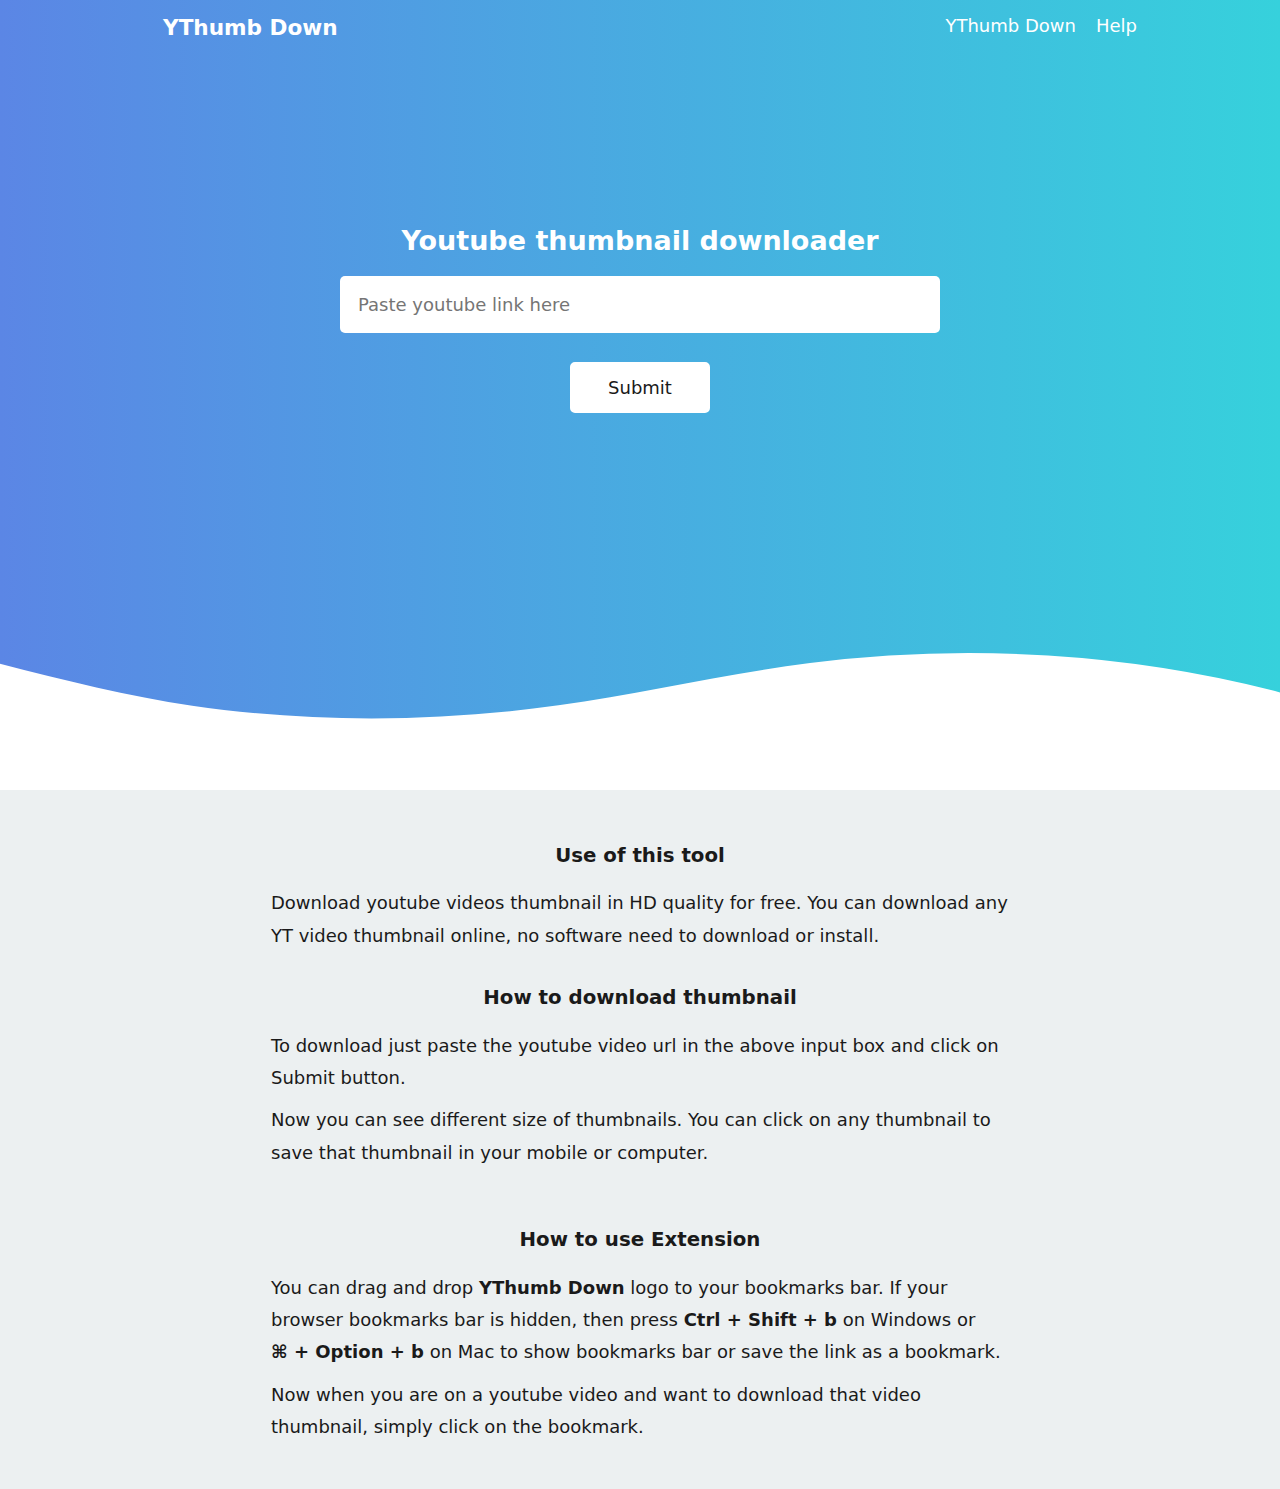
==== index.html @ 962cb633 "Update index.html" ====
<!DOCTYPE html>
<html lang="en">

<head>
    <meta charset="UTF-8">
    <meta name="viewport" content="width=device-width, initial-scale=1.0">
    <script src="js.js"></script>
    <!-- <link rel="stylesheet" href="https://www.w3schools.com/w3css/4/w3.css"> -->
    <link rel="stylesheet" href="styles.css">
    <title>YThumb Down</title>
    <style>
        a {
            text-decoration: none;
        }
        
        h1 {
            font-size: 2rem;
        }
    </style>
</head>

<body>
    <div class="main">
        <div class="header">
            <div class="container menu">
                <a href="" class="logo">YThumb Down</a>
                <div class="menu">
                    <a href="javascript:0===window.location.href.indexOf('https://ythumbdown.github.io/ythumbdown/')||window.open('https://ythumbdown.github.io/ythumbdown//?url='+location.href+'?src=bookmarklet');" title="ytthumb" onclick="extension();return false;">YThumb Down</a>
                    <a href=" #help" class="">Help</a>
                </div>
            </div>
        </div>
        <div class="url">
            <div class="container url-content">
                <h1> Youtube thumbnail downloader</h1>
                <input class="" placeholder="Paste youtube link here" type="text" id="videoId" onpaste="cleanUp(), updateIt()" onchange="cleanUp()" autofocus>
                <div class="button">
                    <button class="submit" onclick="app()" id="but"> Submit </button>
                    <!--<button class="clear" onclick="cleanUp()"> Clear </button>-->
                </div>
            </div>
        </div>
        <div class="divider">
            <div class="custom-shape-divider-bottom-1614607147">
                <svg data-name="Layer 1" xmlns="http://www.w3.org/2000/svg" viewBox="0 0 1200 120" preserveAspectRatio="none">
                    <path
                        d="M321.39,56.44c58-10.79,114.16-30.13,172-41.86,82.39-16.72,168.19-17.73,250.45-.39C823.78,31,906.67,72,985.66,92.83c70.05,18.48,146.53,26.09,214.34,3V0H0V27.35A600.21,600.21,0,0,0,321.39,56.44Z"
                        class="shape-fill"></path>
                </svg>
            </div>
        </div>
    </div>
    <article>
        <div class="container" id="thumbnails">

        </div>
    </article>
    <div class="content">
        <div class="container" id="help">
            <div>
                <h2>Use of this tool</h2>
                <p>Download youtube videos thumbnail in HD quality for free. You can download any YT&nbspvideo thumbnail online, no software need to download or install.</p>
            </div>
            <div>
                <h2>How to download thumbnail</h2>
                <p>To download just paste the youtube video url in the above input box and click on Submit button.</p>
                <p>Now you can see different size of thumbnails. You can click on any thumbnail to save that thumbnail in your mobile or computer.</p>
            </div>
        </div>
        <div class="extension" id="extension">
            <div class="container">
                <h2>How to use Extension</h2>
                <p>You can drag and drop <strong>YThumb Down</strong> logo to your bookmarks bar. If your browser bookmarks bar is hidden, then press
                    <strong>Ctrl&nbsp+&nbspShift&nbsp+&nbspb</strong> on Windows or
                    <strong>⌘&nbsp+&nbspOption&nbsp+&nbspb</strong> on Mac to show bookmarks bar or save the link as a bookmark.
                </p>
                <p>Now when you are on a youtube video and want to download that video thumbnail, simply click on the bookmark.</p>
            </div>
        </div>
    </div>
    <script>
        var input = document.getElementById("videoId ");
        input.addEventListener("keyup ", function(event) {
            if (event.keyCode === 13) {
                event.preventDefault();
                document.getElementById("but ").click();
            }
        });

        function extension() {
            window.location.href = "#extension ";
        }
        /*var id = location.search.split('url=')[1];
        id = id.split('?src=')[0];
        console.log(id);*/

        var url = location.search.split('url=')[1];
        url = url.split('?src=')[0];
        console.log(url);
        var reg = /^.*((youtu.be\/)|(v\/)|(\/u\/\w\/)|(embed\/)|(watch\?))\??v?=?([^#\&\?]*).*/;
        if (url.match(reg)) {
            generateImage(url);
        }
    </script>
</body>

</html>
---- styles.css ----
* {
    font-family: -apple-system, system-ui, BlinkMacSystemFont, "Segoe UI", Helvetica, Arial, sans-serif, "Apple Color Emoji", "Segoe UI Emoji", "Segoe UI Symbol";
    margin: 0;
    padding: 0;
    box-sizing: border-box;
    font-size: 18px;
    scroll-behavior: smooth;
}

a {
    color: inherit;
    text-decoration: none;
    border-bottom: none;
}

img {
    max-width: 100%;
}

.container {
    padding: 15px;
}

.main {
    display: flex;
    flex-flow: column;
    justify-content: space-between;
    height: 85vh;
    margin: auto;
    background: #36D1DC;
    /* fallback for old browsers */
    background: -webkit-linear-gradient(to right, #5B86E5, #36D1DC);
    /* Chrome 10-25, Safari 5.1-6 */
    background: linear-gradient(to right, #5B86E5, #36D1DC);
    /* W3C, IE 10+/ Edge, Firefox 16+, Chrome 26+, Opera 12+, Safari 7+ */
    text-align: center;
    margin-bottom: 40px;
}

.logo {
    font-size: 1.2rem;
    font-weight: 700;
}

.menu {
    display: flex;
    flex-direction: row nowrap;
    justify-content: space-between;
    color: #FFFFFF;
    /*border-bottom: 2px solid rgba(255, 255, 255, 0.3);*/
}

.menu a {
    padding-left: 20px;
}

.url {
    margin-bottom: 10%;
}

.url h1 {
    color: #ffffff;
    font-size: 1.5rem;
    padding-bottom: 20px;
}

.url input {
    margin: none;
    outline: none;
    border: none;
    border-radius: 5px;
    padding: 1em;
    width: 100%;
    max-width: 600px;
    margin-bottom: 20px;
}

.url input:focus {
    outline: none;
}

.button button {
    border: 2px solid #ffffff;
    border-radius: 5px;
    padding: .7em 2em;
    margin: .5em;
}

.button button:hover {
    cursor: pointer;
}

.submit,
.clear {
    transition: .2s ease-out;
}

.submit {
    background-color: #ffffff;
    color: #1a1a1a;
}

.submit:hover {
    background-color: transparent;
    color: #ffffff;
    border: 2px solid #ffffff;
}

.clear {
    color: #ffffff;
    background-color: transparent;
}

.clear:hover {
    background-color: #ffffff;
    color: #1a1a1a;
}

.divider {
    position: relative;
}


/* thumbnails
   **************** */

#thumbnails div {
    margin-bottom: 30px;
}

#thumbnails div img {
    margin-bottom: 10px;
}

#thumbnails div a {}


/* divider css 
   **************** */

.custom-shape-divider-bottom-1614607147 {
    position: absolute;
    bottom: 0;
    left: 0;
    width: 100%;
    overflow: hidden;
    line-height: 0;
    transform: rotate(180deg);
}

.custom-shape-divider-bottom-1614607147 svg {
    position: relative;
    display: block;
    width: calc(137% + 1.3px);
    height: 121px;
}

.custom-shape-divider-bottom-1614607147 .shape-fill {
    fill: #FFFFFF;
}

#thumbnails {
    text-align: center;
}

@media screen and (min-width: 1024px) {
    .main {
        height: 80vh;
    }
    .container {
        max-width: 1024px;
        margin: auto;
    }
    .content .container {
        max-width: 768px;
    }
}


/* ***********************
    ****** content *******/

.content {
    color: #1a1a1a;
    line-height: 1.8rem;
    background-color: #ecf0f1;
    padding: 20px 5px;
}

.content .container div {
    margin-bottom: 30px;
}

.content .container div:last-child {
    margin-bottom: 0;
}

.content p {
    margin-bottom: 10px;
}

.content h2 {
    text-align: center;
    margin: 15px;
    font-size: 1.1rem;
}
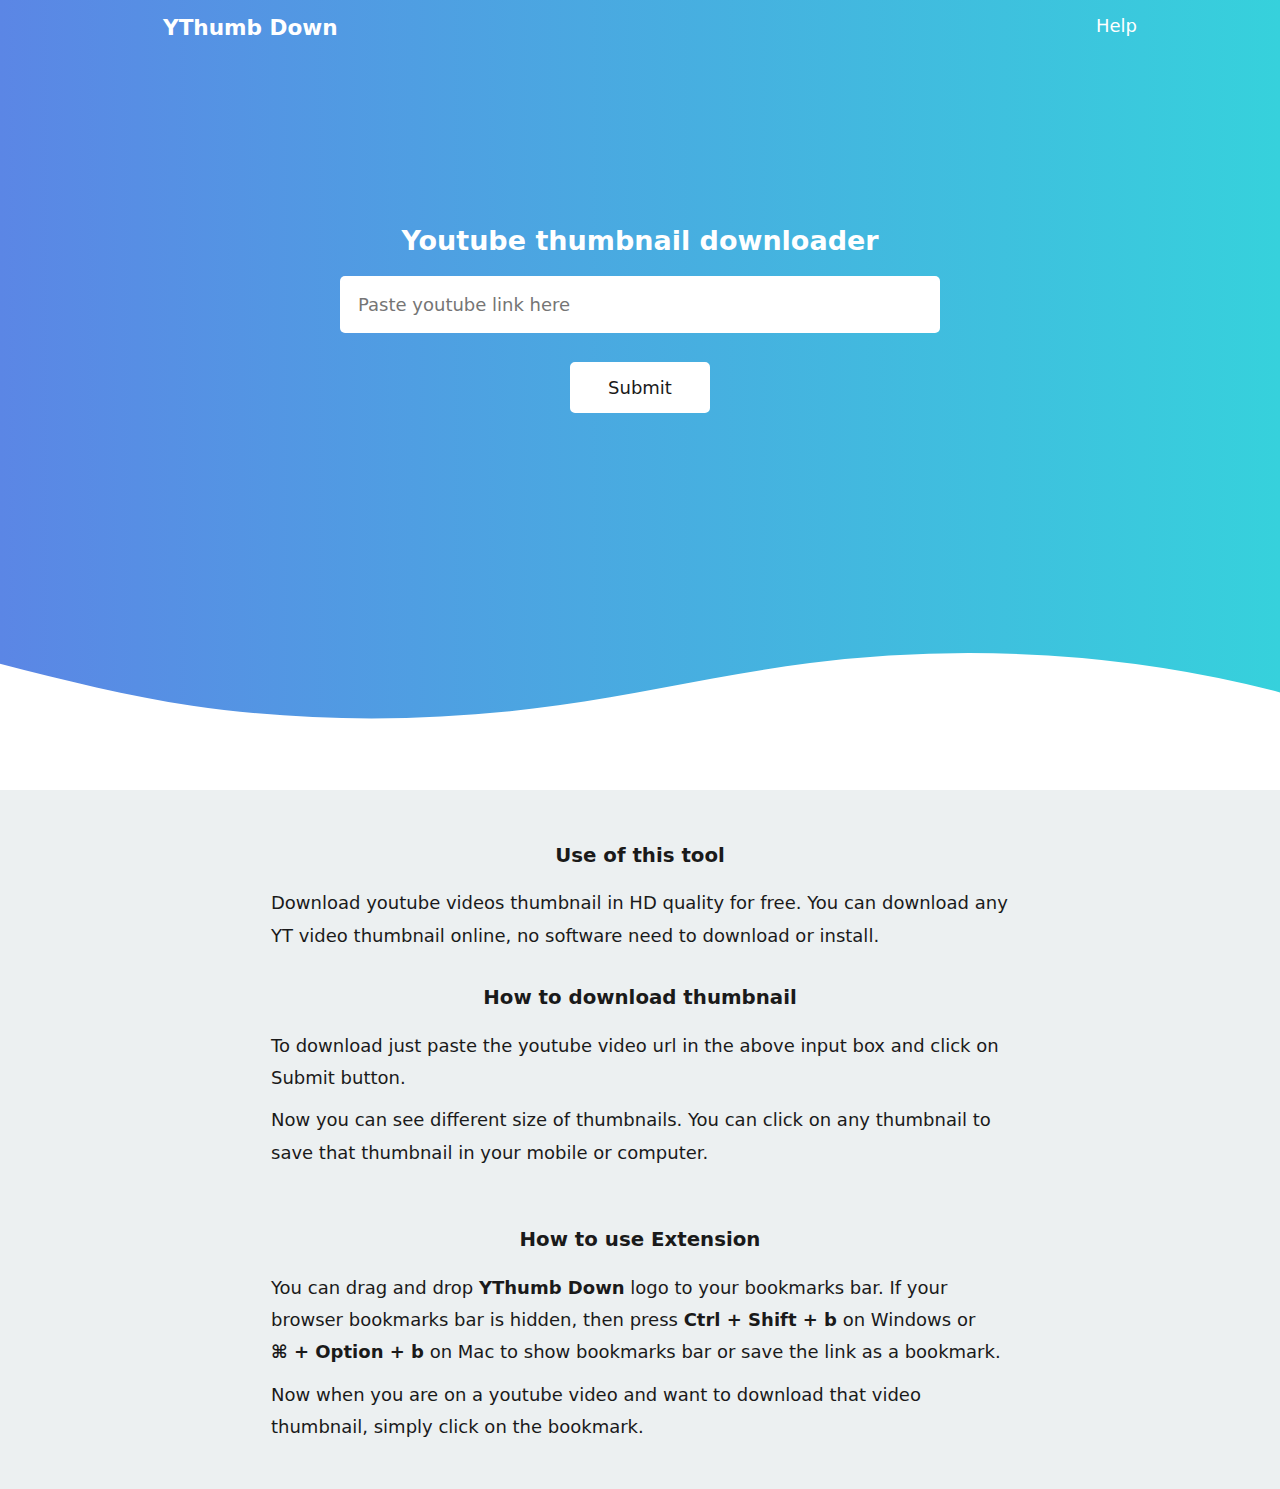
==== commit db2e1d6d: "Update index.html" ====
--- a/index.html
+++ b/index.html
@@ -23,9 +23,10 @@
     <div class="main">
         <div class="header">
             <div class="container menu">
-                <a href="" class="logo">YThumb Down</a>
+                <a class="logo" href="javascript:0===window.location.href.indexOf('https://ythumbdown.github.io/ythumbdown')||window.open('https://ythumbdown.github.io/ythumbdown//?url='+location.href+'?src=bookmarklet');" title="Drag and drop to bookmarks bar" onclick="return false;">YThumb Down
+                </a>
                 <div class="menu">
-                    <a href="javascript:0===window.location.href.indexOf('https://ythumbdown.github.io/ythumbdown/')||window.open('https://ythumbdown.github.io/ythumbdown//?url='+location.href+'?src=bookmarklet');" title="ytthumb" onclick="extension();return false;">YThumb Down</a>
+
                     <a href=" #help" class="">Help</a>
                 </div>
             </div>
@@ -79,27 +80,28 @@
         </div>
     </div>
     <script>
-        var input = document.getElementById("videoId ");
-        input.addEventListener("keyup ", function(event) {
+        var input = document.getElementById("videoId");
+        input.addEventListener("keyup", function(event) {
             if (event.keyCode === 13) {
                 event.preventDefault();
-                document.getElementById("but ").click();
+                document.getElementById("but").click();
             }
         });
 
         function extension() {
-            window.location.href = "#extension ";
+            window.location.href = "#extension";
         }
         /*var id = location.search.split('url=')[1];
         id = id.split('?src=')[0];
         console.log(id);*/
-
-        var url = location.search.split('url=')[1];
-        url = url.split('?src=')[0];
-        console.log(url);
-        var reg = /^.*((youtu.be\/)|(v\/)|(\/u\/\w\/)|(embed\/)|(watch\?))\??v?=?([^#\&\?]*).*/;
-        if (url.match(reg)) {
-            generateImage(url);
+        if (location.search.split('url=')[1]) {
+            var url = location.search.split('url=')[1];
+            url = url.split('?src=')[0];
+            console.log(url);
+            var reg = /^.*((youtu.be\/)|(v\/)|(\/u\/\w\/)|(embed\/)|(watch\?))\??v?=?([^#\&\?]*).*/;
+            if (url.match(reg)) {
+                generateImage(url);
+            }
         }
     </script>
 </body>
